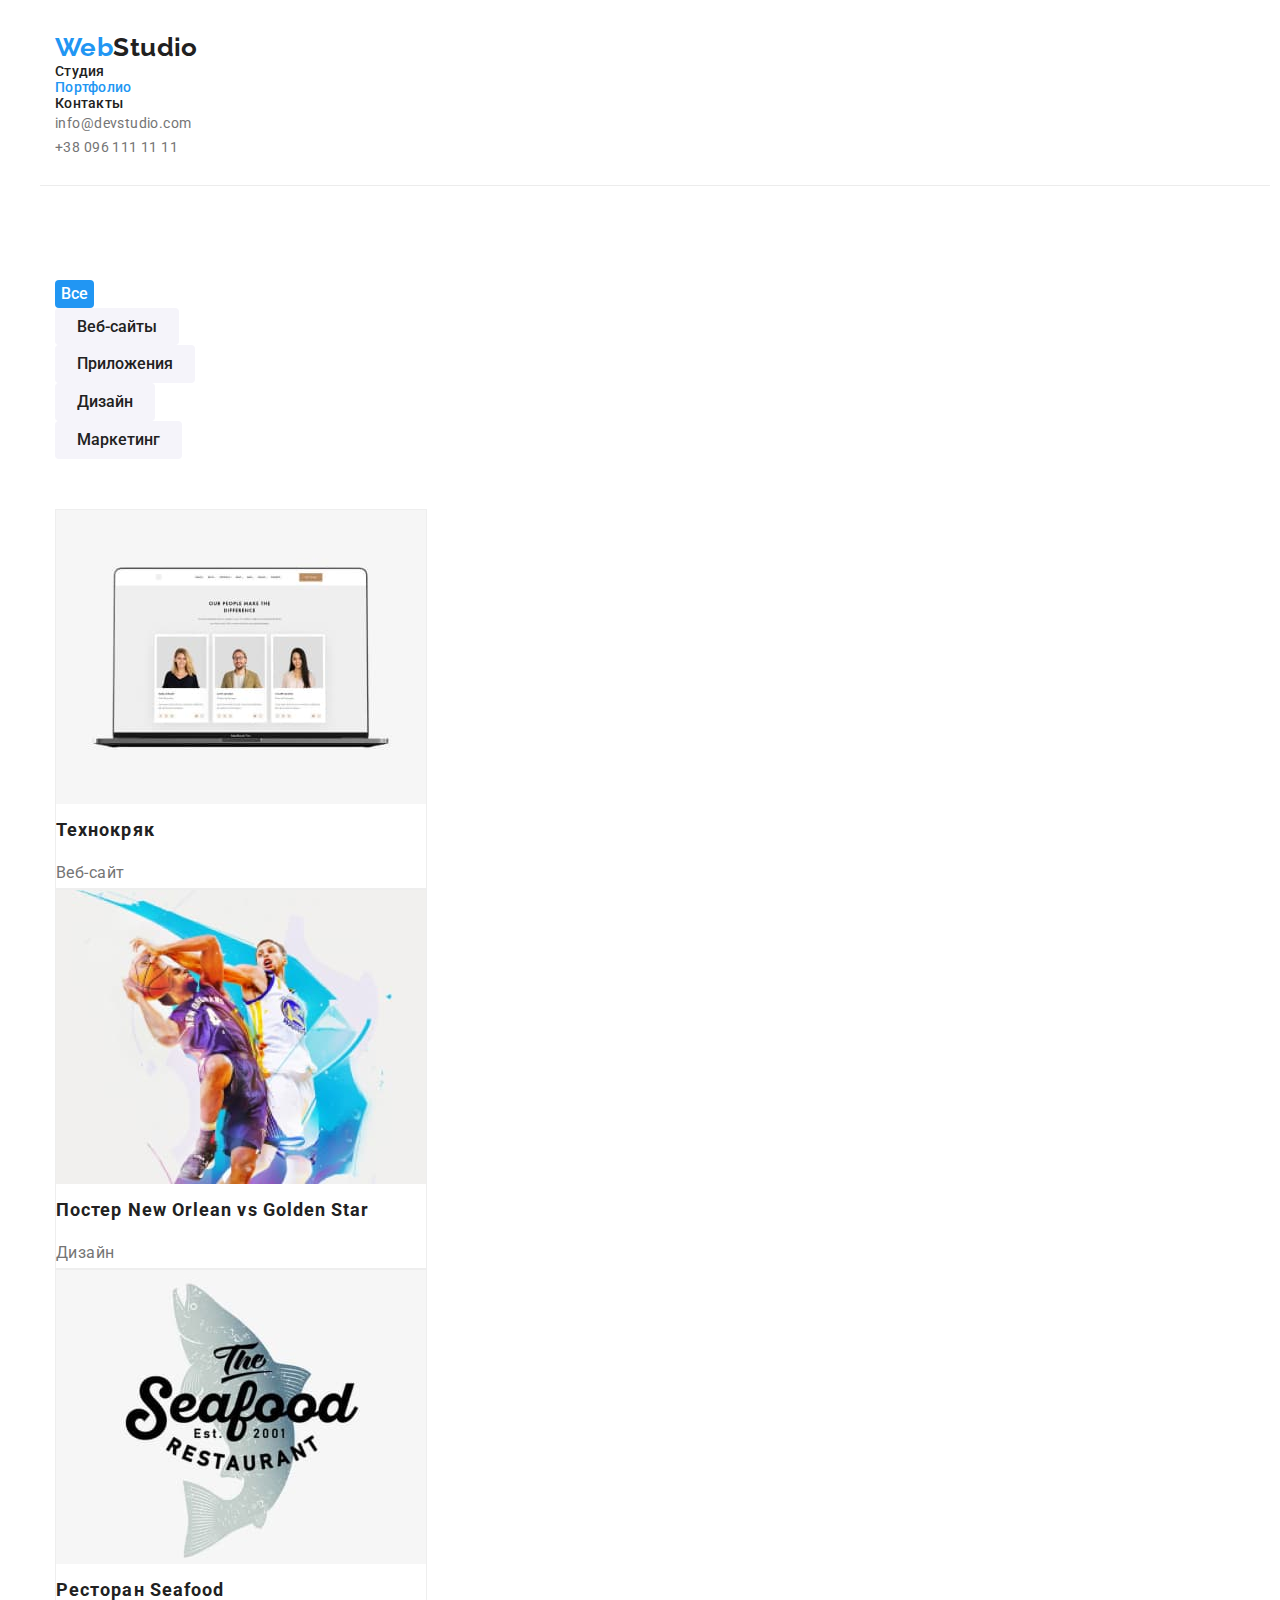
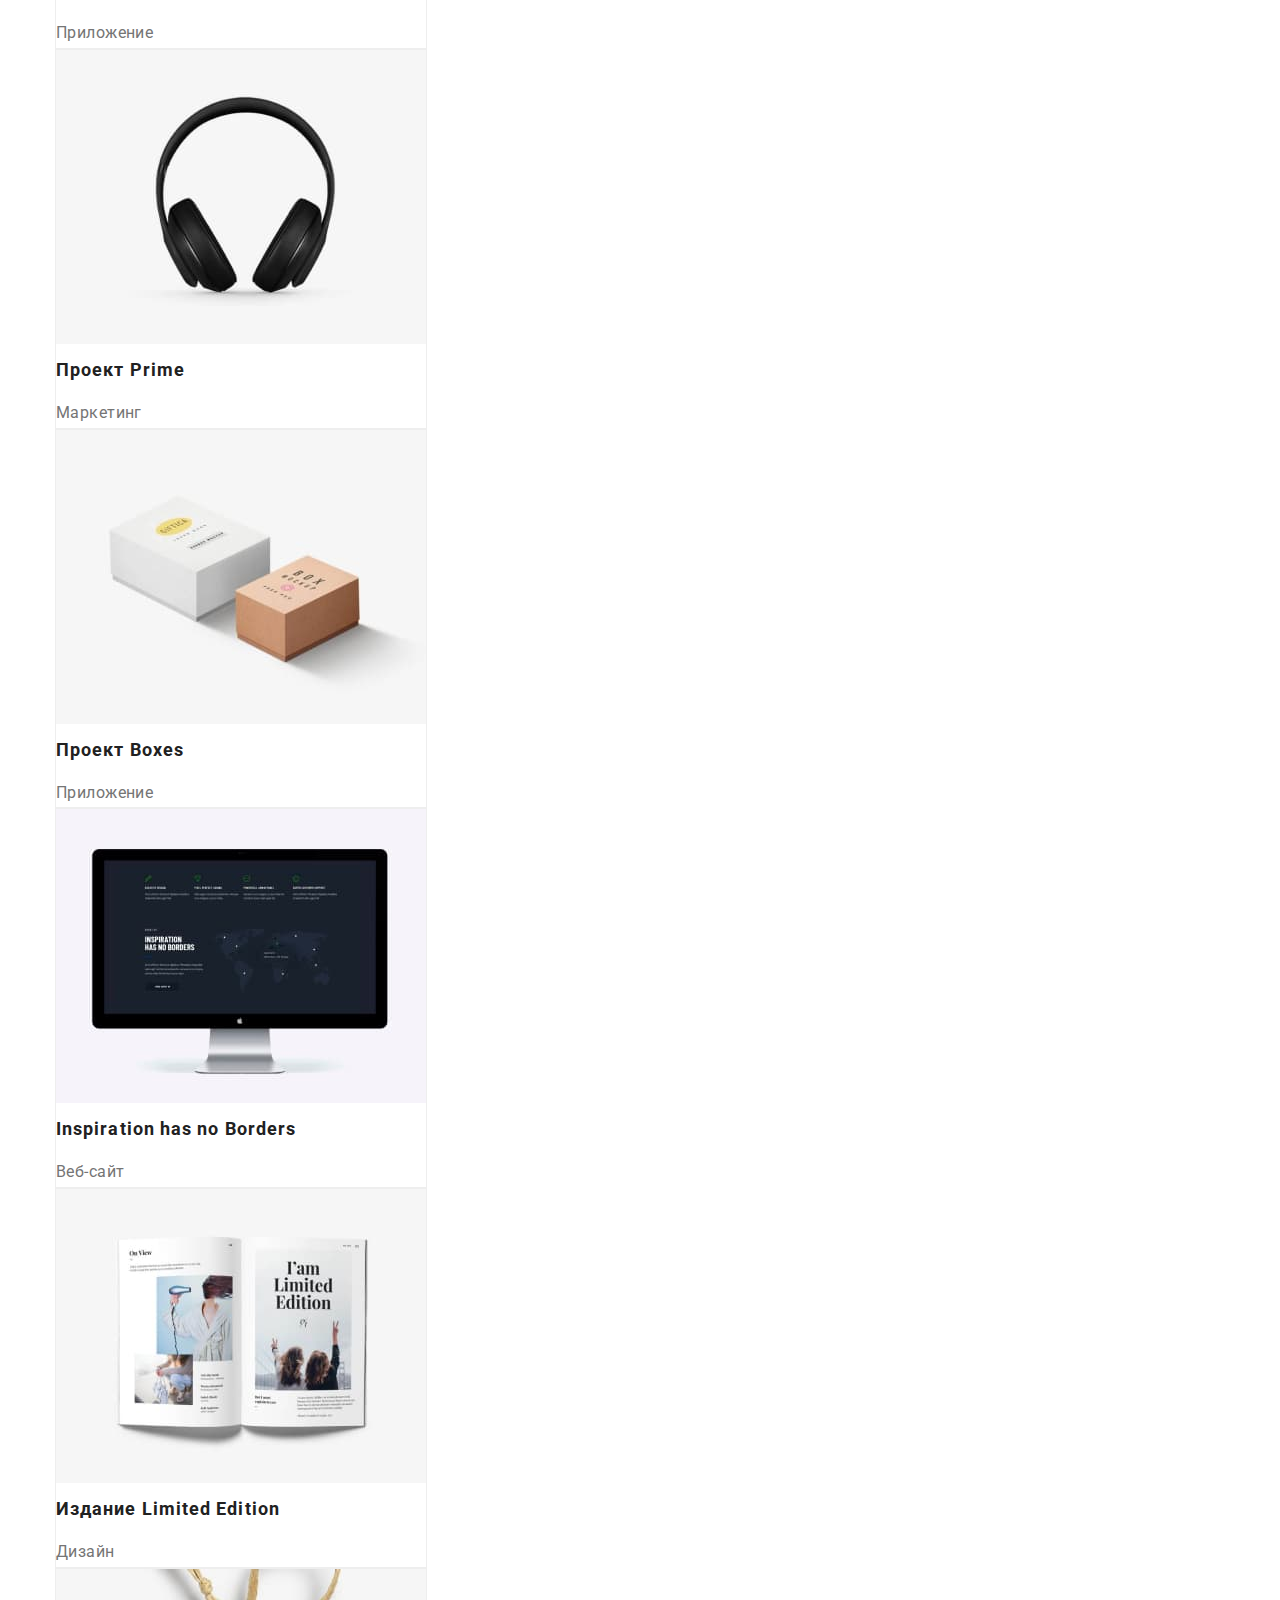
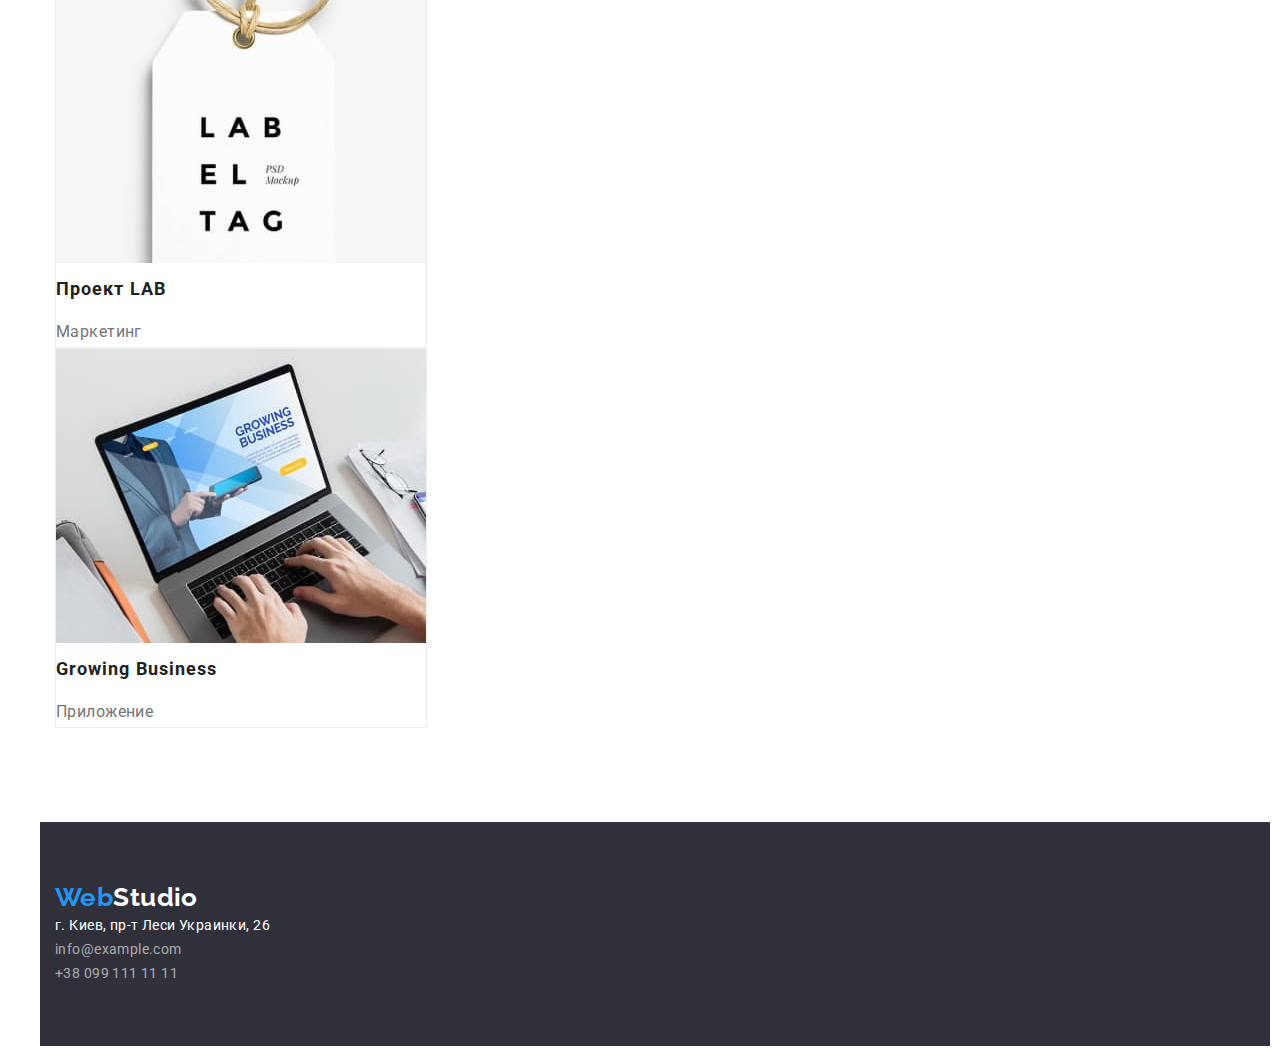
==== portfolio.html @ bf47c155 "добавляет основные файлы, делает отступы" ====
﻿<!DOCTYPE html>
<html lang="ru">
  <head>
    <meta charset="UTF-8" />
    <meta http-equiv="X-UA-Compatible" content="IE=edge" />
    <meta name="viewport" content="width=device-width, initial-scale=1.0" />
    <title>Portfolio</title>
    <link rel="preconnect" href="https://fonts.gstatic.com" />
    <link
      href="https://fonts.googleapis.com/css2?family=Raleway:wght@700&family=Roboto:wght@400;500;700;900&display=swap"
      rel="stylesheet"
    />
    <link
      rel="stylesheet"
      href="https://cdnjs.cloudflare.com/ajax/libs/modern-normalize/1.0.0/modern-normalize.min.css"
      integrity="sha512-ISS7cAi1PEhQ8jnbJpJZMd29NlhNj4AWYyLOSp2CE/CsHxTCu+r+t0D2yoJudVrd0/8fTVPUVDzY5Tvli75u/g=="
      crossorigin="anonymous"
      referrerpolicy="no-referrer"
    />
    <link rel="stylesheet" href="./css/styles.css" />
  </head>
  <body>
    <div class="container">
      <header>
        <div class="section header">
          <a href="/" lang="en" class="logo link"
            ><span class="active">Web</span>Studio</a
          >
          <div class="header-menu">
            <nav>
              <ul class="list nav-menu">
                <li><a href="./index.html" class="link">Студия</a></li>
                <li>
                  <a href="./portfolio.html" class="link active">Портфолио</a>
                </li>
                <li><a href="#" class="link">Контакты</a></li>
              </ul>
            </nav>
            <ul class="list contact">
              <li>
                <a href="mailto:info@devstudio.com" lang="en" class="link"
                  >info@devstudio.com</a
                >
              </li>
              <li>
                <a href="tel:+380961111111" class="link">+38 096 111 11 11</a>
              </li>
            </ul>
          </div>
        </div>
      </header>
      <main>
        <!--фильтр-->
        <section>
          <div class="section">
            <div class="filter">
              <ul class="list">
                <li>
                  <button type="button" class="button btn-active">Все</button>
                </li>
                <li>
                  <button type="button" class="button filter-btn">
                    Веб-сайты
                  </button>
                </li>
                <li>
                  <button type="button" class="button filter-btn">
                    Приложения
                  </button>
                </li>
                <li>
                  <button type="button" class="button filter-btn">
                    Дизайн
                  </button>
                </li>
                <li>
                  <button type="button" class="button filter-btn">
                    Маркетинг
                  </button>
                </li>
              </ul>
            </div>

            <!--портфолио-->
            <div class="portfolio-cards">
              <ul class="list">
                <li class="list-item portfolio-card">
                  <img
                    src="./images/tehnokriak.jpg"
                    alt="Ноутбук"
                    width="370"
                    height="294"
                  />
                  <h3 class="list-item-title">Технокряк</h3>
                  <p class="list-item-text">Веб-сайт</p>
                </li>
                <li class="list-item portfolio-card">
                  <img
                    src="./images/poster.jpg"
                    alt="Постер с баскетболистами"
                    width="370"
                    height="294"
                  />
                  <h3 class="list-item-title">
                    Постер New Orlean vs Golden Star
                  </h3>
                  <p class="list-item-text">Дизайн</p>
                </li>
                <li class="list-item portfolio-card">
                  <img
                    src="./images/restaurant.jpg"
                    alt="Логотип ресторана"
                    width="370"
                    height="294"
                  />
                  <h3 class="list-item-title">Ресторан Seafood</h3>
                  <p class="list-item-text">Приложение</p>
                </li>
                <li class="list-item portfolio-card">
                  <img
                    src="./images/pri.jpg"
                    alt="Наушники"
                    width="370"
                    height="294"
                  />
                  <h3 class="list-item-title">Проект Prime</h3>
                  <p class="list-item-text">Маркетинг</p>
                </li>
                <li class="list-item portfolio-card">
                  <img
                    src="./images/boxes.jpg"
                    alt="Коробки"
                    width="370"
                    height="294"
                  />
                  <h3 class="list-item-title">Проект Boxes</h3>
                  <p class="list-item-text">Приложение</p>
                </li>
                <li class="list-item portfolio-card">
                  <img
                    src="./images/inspiration.jpg"
                    alt="Монитор"
                    width="370"
                    height="294"
                  />
                  <h3 class="list-item-title">Inspiration has no Borders</h3>
                  <p class="list-item-text">Веб-сайт</p>
                </li>
                <li class="list-item portfolio-card">
                  <img
                    src="./images/limiteded.jpg"
                    alt="Журнал"
                    width="370"
                    height="294"
                  />
                  <h3 class="list-item-title">Издание Limited Edition</h3>
                  <p class="list-item-text">Дизайн</p>
                </li>
                <li class="list-item portfolio-card">
                  <img
                    src="./images/lab.jpg"
                    alt="лейба"
                    width="370"
                    height="294"
                  />
                  <h3 class="list-item-title">Проект LAB</h3>
                  <p class="list-item-text">Маркетинг</p>
                </li>
                <li class="list-item portfolio-card">
                  <img
                    src="./images/growing.jpg"
                    alt="Ноутбук"
                    width="370"
                    height="294"
                  />
                  <h3 class="list-item-title">Growing Business</h3>
                  <p class="list-item-text">Приложение</p>
                </li>
              </ul>
            </div>
          </div>
        </section>
      </main>
      <footer>
        <div class="section footer">
          <a href="/" lang="en" class="logo link"
            ><span class="active">Web</span>Studio</a
          >
          <address class="footer-address">
            <ul class="list">
              <li class="list-item">
                <a href="#" class="link">г. Киев, пр-т Леси Украинки, 26</a>
              </li>

              <li class="list-item footer-contact">
                <a href="mailto:info@example.com" lang="en" class="link"
                  >info@example.com</a
                >
              </li>
              <li class="list-item footer-contact">
                <a href="tel:+380991111111" class="link">+38 099 111 11 11</a>
              </li>
            </ul>
          </address>
        </div>
      </footer>
    </div>
  </body>
</html>
---- css/styles.css ----
﻿
:root {
  --basis-text-color: #212121;
  --secondary-text-color: #757575;
  --background-color: #E5E5E5;
  --white-color: #FFFFFF;
  --active-color: #2196F3;
  --background-btn-color: #F5F4FA;
  --borders-color: #EEEEEE;
  --border-line-color: #ECECEC;
  --dark-background: #2F303A;
  --footer-contact-color: rgba(255, 255, 255, 0.6);
}

body {
  color: var(--secondary-text-color);
  font-family: Roboto, sans-serif;
  font-weight: 400;
  font-style: normal;
  font-size: 14px;
  line-height: 1.71;
  letter-spacing: 0.03em;
}


.link {
  text-decoration: none;
  color: inherit;
  font-style: inherit;
  
}

.active,
.link:hover,
.link:focus {
  color: var(--active-color);
}

.button {
  font-family: inherit;
  background-color: var(--background-btn-color);
  border: none;
  cursor: pointer;
  text-align: center;
  border-radius: 4px;
}
.container {
  width: 1200px;
  margin: 0 auto;
}
.section {
  width: 100%;
  padding: 94px 15px;  
}

/*HEADER*/
.header {
  padding-top: 24px;
  padding-bottom: 25px;
  border-bottom: 1px solid var(--border-line-color);
}
.logo {
  font-family: Raleway, sans-serif;
  font-weight: 700;
  font-size: 26px;
  line-height: 1.19;
  color: var(--basis-text-color);
  
}
.nav-menu {
  color: var(--basis-text-color);
  font-weight: 500;
  line-height: 1.14;
  letter-spacing: 0.02em;
}

.header-contact {
  color: var(--secondary-text-color);
}

/*HERO*/
.hero {
  background-color: var(--dark-background);
  width: 100%;
  text-align: center;
  letter-spacing: 0.06em;
  padding-top: 200px;
  padding-bottom: 200px;
  
 
}
.hero-title {
  text-transform: uppercase;
  color: var(--white-color);
  font-weight: 900;
  font-size: 44px;
  line-height: 1.36;
  margin-top: 0;
  margin-bottom: 30px;
}
 
.hero-btn {
  width: 200px;
  height: 50px;
  background: #2196F3;
  color: var(--white-color);
  box-shadow: 0px 4px 4px rgba(0, 0, 0, 0.15);
  font-weight: 700;
  font-size: 16px;
  line-height: 1.9;
  padding: 0;
}
/*LIST*/
.list {
  list-style: none;
  margin: 0;
  padding: 0;

  
}


.advantages .list-item-title {
  text-transform: uppercase;
}

.list-item-title {
  
  color: var(--basis-text-color);
  font-weight: 700;
  line-height: 1.14;
  margin-top: 0;
  margin-bottom: 10px;
  
}
.list-item-text {
  
  margin: 0;
}

.title {
  color: var(--basis-text-color);
  font-size: 36px;
  line-height: 1.16;
  text-align: center;
  margin-top: 0;
  margin-bottom: 50px;
}
/*team*/
.team {
  background-color: var(--background-btn-color);
}
.team-card {
  width: 270px;
  background-color: var(--white-color);
  box-shadow: 0px 1px 3px rgba(0, 0, 0, 0.12), 0px 1px 1px rgba(0, 0, 0, 0.14), 0px 2px 1px rgba(0, 0, 0, 0.2);
  border-radius: 0px 0px 4px 4px;
  border-bottom: 1px solid var(--borders-color);
  text-align: center;
}
.team-card .list-item-title {
  font-weight: 500;
  font-size: 16px;
  line-height: 1.19;
}

.photo-team {
  margin-top: 0;
  margin-bottom: 30px;
}

.team-card > .list-item-text {
  padding-bottom: 30px;
}


/*footer*/
.footer {
  background-color: var(--dark-background);
  padding-top: 60px;
  padding-bottom: 60px;
}

.footer-address {
  font-style: inherit;
}
.footer .link {
  color: var(--white-color);
}
.footer-contact .link {
  color: var(--footer-contact-color);
} 
/*PORTFOLIO PAGE*/
.filter-btn {
  box-sizing: content-box;
  color: var(--basis-text-color);
  font-size: 16px;
  line-height: 1.62;
  font-weight: 500;
  padding: 6px 22px;
  
}
.filter{
  margin-bottom: 50px;
}
.btn-active {
  background-color: var(--active-color);
  color: var(--white-color);
  font-weight: 500;
  font-size: 16px;
  line-height: 1.62;
}
.portfolio-card {
  width: 370px;
  background-color: var(--white-color);
  border: 1px solid var(--borders-color);
  box-sizing: content-box;

  
}
.portfolio-card .list-item-title {
  font-size: 18px;
  line-height: 2;
  letter-spacing: 0.06em;
}
.portfolio-card .list-item-text {
  font-size: 16px;
  line-height: 1.87;
}
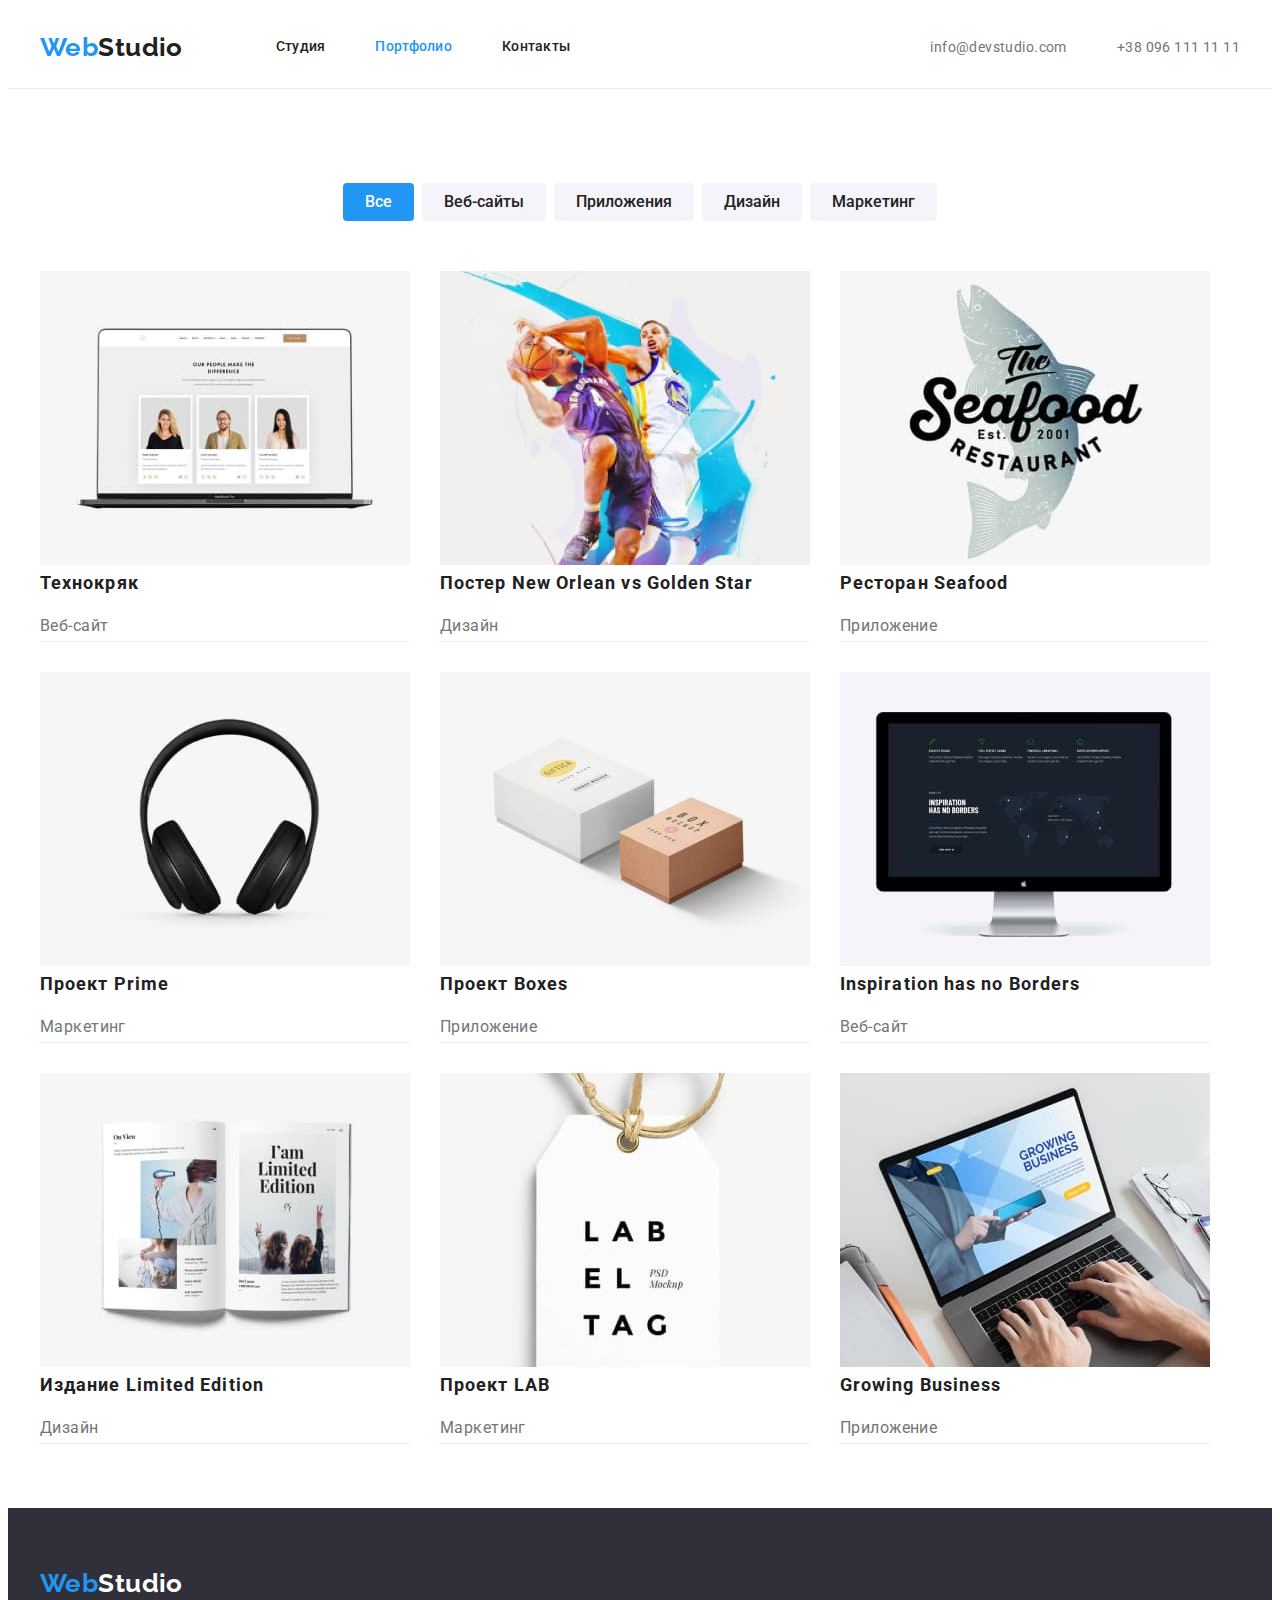
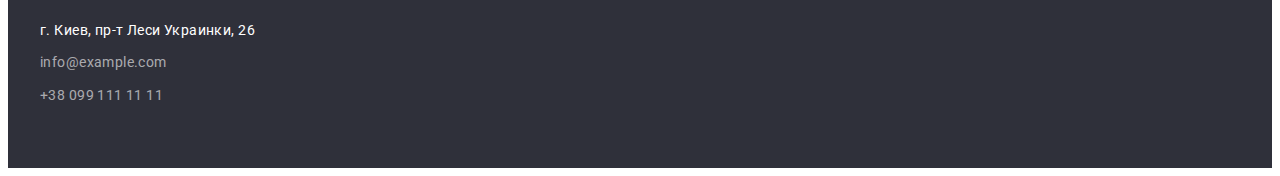
==== commit 1df4cb19: "Добавляет флекс контейнеры" ====
--- a/portfolio.html
+++ b/portfolio.html
@@ -20,190 +20,180 @@
     <link rel="stylesheet" href="./css/styles.css" />
   </head>
   <body>
-    <div class="container">
-      <header>
-        <div class="section header">
+    <header class="page-header">
+      <div class="section container">
+        <div class="header-menu">
           <a href="/" lang="en" class="logo link"
             ><span class="active">Web</span>Studio</a
           >
-          <div class="header-menu">
-            <nav>
-              <ul class="list nav-menu">
-                <li><a href="./index.html" class="link">Студия</a></li>
-                <li>
-                  <a href="./portfolio.html" class="link active">Портфолио</a>
-                </li>
-                <li><a href="#" class="link">Контакты</a></li>
-              </ul>
-            </nav>
-            <ul class="list contact">
+
+          <nav>
+            <ul class="list nav-menu">
+              <li><a href="./index.html" class="link">Студия</a></li>
               <li>
-                <a href="mailto:info@devstudio.com" lang="en" class="link"
-                  >info@devstudio.com</a
-                >
+                <a href="./portfolio.html" class="link active">Портфолио</a>
               </li>
-              <li>
-                <a href="tel:+380961111111" class="link">+38 096 111 11 11</a>
+              <li><a href="#" class="link">Контакты</a></li>
+            </ul>
+          </nav>
+        </div>
+        <ul class="list header-contact">
+          <li>
+            <a href="mailto:info@devstudio.com" lang="en" class="link"
+              >info@devstudio.com</a
+            >
+          </li>
+          <li>
+            <a href="tel:+380961111111" class="link">+38 096 111 11 11</a>
+          </li>
+        </ul>
+      </div>
+    </header>
+    <main>
+      <!--фильтр-->
+      <section class="portfolio-page">
+        <div class="section container">
+          <div class="filter">
+            <ul class="list">
+              <li class="list-item">
+                <button type="button" class="btn btn-active">Все</button>
+              </li>
+              <li class="list-item">
+                <button type="button" class="btn filter-btn">Веб-сайты</button>
+              </li>
+              <li class="list-item">
+                <button type="button" class="btn filter-btn">Приложения</button>
+              </li>
+              <li class="list-item">
+                <button type="button" class="btn filter-btn">Дизайн</button>
+              </li>
+              <li class="list-item">
+                <button type="button" class="btn filter-btn">Маркетинг</button>
+              </li>
+            </ul>
+          </div>
+          <!--портфолио-->
+          <div class="portfolio-cards">
+            <ul class="list">
+              <li class="list-item portfolio-card">
+                <img
+                  src="./images/tehnokriak.jpg"
+                  alt="Ноутбук"
+                  width="370"
+                  height="294"
+                />
+                <h3 class="list-item-title">Технокряк</h3>
+                <p class="list-item-text">Веб-сайт</p>
+              </li>
+              <li class="list-item portfolio-card">
+                <img
+                  src="./images/poster.jpg"
+                  alt="Постер с баскетболистами"
+                  width="370"
+                  height="294"
+                />
+                <h3 class="list-item-title">
+                  Постер New Orlean vs Golden Star
+                </h3>
+                <p class="list-item-text">Дизайн</p>
+              </li>
+              <li class="list-item portfolio-card">
+                <img
+                  src="./images/restaurant.jpg"
+                  alt="Логотип ресторана"
+                  width="370"
+                  height="294"
+                />
+                <h3 class="list-item-title">Ресторан Seafood</h3>
+                <p class="list-item-text">Приложение</p>
+              </li>
+              <li class="list-item portfolio-card">
+                <img
+                  src="./images/pri.jpg"
+                  alt="Наушники"
+                  width="370"
+                  height="294"
+                />
+                <h3 class="list-item-title">Проект Prime</h3>
+                <p class="list-item-text">Маркетинг</p>
+              </li>
+              <li class="list-item portfolio-card">
+                <img
+                  src="./images/boxes.jpg"
+                  alt="Коробки"
+                  width="370"
+                  height="294"
+                />
+                <h3 class="list-item-title">Проект Boxes</h3>
+                <p class="list-item-text">Приложение</p>
+              </li>
+              <li class="list-item portfolio-card">
+                <img
+                  src="./images/inspiration.jpg"
+                  alt="Монитор"
+                  width="370"
+                  height="294"
+                />
+                <h3 class="list-item-title">Inspiration has no Borders</h3>
+                <p class="list-item-text">Веб-сайт</p>
+              </li>
+              <li class="list-item portfolio-card">
+                <img
+                  src="./images/limiteded.jpg"
+                  alt="Журнал"
+                  width="370"
+                  height="294"
+                />
+                <h3 class="list-item-title">Издание Limited Edition</h3>
+                <p class="list-item-text">Дизайн</p>
+              </li>
+              <li class="list-item portfolio-card">
+                <img
+                  src="./images/lab.jpg"
+                  alt="лейба"
+                  width="370"
+                  height="294"
+                />
+                <h3 class="list-item-title">Проект LAB</h3>
+                <p class="list-item-text">Маркетинг</p>
+              </li>
+              <li class="list-item portfolio-card">
+                <img
+                  src="./images/growing.jpg"
+                  alt="Ноутбук"
+                  width="370"
+                  height="294"
+                />
+                <h3 class="list-item-title">Growing Business</h3>
+                <p class="list-item-text">Приложение</p>
               </li>
             </ul>
           </div>
         </div>
-      </header>
-      <main>
-        <!--фильтр-->
-        <section>
-          <div class="section">
-            <div class="filter">
-              <ul class="list">
-                <li>
-                  <button type="button" class="button btn-active">Все</button>
-                </li>
-                <li>
-                  <button type="button" class="button filter-btn">
-                    Веб-сайты
-                  </button>
-                </li>
-                <li>
-                  <button type="button" class="button filter-btn">
-                    Приложения
-                  </button>
-                </li>
-                <li>
-                  <button type="button" class="button filter-btn">
-                    Дизайн
-                  </button>
-                </li>
-                <li>
-                  <button type="button" class="button filter-btn">
-                    Маркетинг
-                  </button>
-                </li>
-              </ul>
-            </div>
+      </section>
+    </main>
+    <footer class="footer-page">
+      <div class="section container">
+        <a href="/" lang="en" class="logo link"
+          ><span class="active">Web</span>Studio</a
+        >
+        <address class="footer-address">
+          <ul class="list">
+            <li class="list-item">
+              <a href="#" class="link">г. Киев, пр-т Леси Украинки, 26</a>
+            </li>
 
-            <!--портфолио-->
-            <div class="portfolio-cards">
-              <ul class="list">
-                <li class="list-item portfolio-card">
-                  <img
-                    src="./images/tehnokriak.jpg"
-                    alt="Ноутбук"
-                    width="370"
-                    height="294"
-                  />
-                  <h3 class="list-item-title">Технокряк</h3>
-                  <p class="list-item-text">Веб-сайт</p>
-                </li>
-                <li class="list-item portfolio-card">
-                  <img
-                    src="./images/poster.jpg"
-                    alt="Постер с баскетболистами"
-                    width="370"
-                    height="294"
-                  />
-                  <h3 class="list-item-title">
-                    Постер New Orlean vs Golden Star
-                  </h3>
-                  <p class="list-item-text">Дизайн</p>
-                </li>
-                <li class="list-item portfolio-card">
-                  <img
-                    src="./images/restaurant.jpg"
-                    alt="Логотип ресторана"
-                    width="370"
-                    height="294"
-                  />
-                  <h3 class="list-item-title">Ресторан Seafood</h3>
-                  <p class="list-item-text">Приложение</p>
-                </li>
-                <li class="list-item portfolio-card">
-                  <img
-                    src="./images/pri.jpg"
-                    alt="Наушники"
-                    width="370"
-                    height="294"
-                  />
-                  <h3 class="list-item-title">Проект Prime</h3>
-                  <p class="list-item-text">Маркетинг</p>
-                </li>
-                <li class="list-item portfolio-card">
-                  <img
-                    src="./images/boxes.jpg"
-                    alt="Коробки"
-                    width="370"
-                    height="294"
-                  />
-                  <h3 class="list-item-title">Проект Boxes</h3>
-                  <p class="list-item-text">Приложение</p>
-                </li>
-                <li class="list-item portfolio-card">
-                  <img
-                    src="./images/inspiration.jpg"
-                    alt="Монитор"
-                    width="370"
-                    height="294"
-                  />
-                  <h3 class="list-item-title">Inspiration has no Borders</h3>
-                  <p class="list-item-text">Веб-сайт</p>
-                </li>
-                <li class="list-item portfolio-card">
-                  <img
-                    src="./images/limiteded.jpg"
-                    alt="Журнал"
-                    width="370"
-                    height="294"
-                  />
-                  <h3 class="list-item-title">Издание Limited Edition</h3>
-                  <p class="list-item-text">Дизайн</p>
-                </li>
-                <li class="list-item portfolio-card">
-                  <img
-                    src="./images/lab.jpg"
-                    alt="лейба"
-                    width="370"
-                    height="294"
-                  />
-                  <h3 class="list-item-title">Проект LAB</h3>
-                  <p class="list-item-text">Маркетинг</p>
-                </li>
-                <li class="list-item portfolio-card">
-                  <img
-                    src="./images/growing.jpg"
-                    alt="Ноутбук"
-                    width="370"
-                    height="294"
-                  />
-                  <h3 class="list-item-title">Growing Business</h3>
-                  <p class="list-item-text">Приложение</p>
-                </li>
-              </ul>
-            </div>
-          </div>
-        </section>
-      </main>
-      <footer>
-        <div class="section footer">
-          <a href="/" lang="en" class="logo link"
-            ><span class="active">Web</span>Studio</a
-          >
-          <address class="footer-address">
-            <ul class="list">
-              <li class="list-item">
-                <a href="#" class="link">г. Киев, пр-т Леси Украинки, 26</a>
-              </li>
-
-              <li class="list-item footer-contact">
-                <a href="mailto:info@example.com" lang="en" class="link"
-                  >info@example.com</a
-                >
-              </li>
-              <li class="list-item footer-contact">
-                <a href="tel:+380991111111" class="link">+38 099 111 11 11</a>
-              </li>
-            </ul>
-          </address>
-        </div>
-      </footer>
-    </div>
+            <li class="list-item footer-contact">
+              <a href="mailto:info@example.com" lang="en" class="link"
+                >info@example.com</a
+              >
+            </li>
+            <li class="list-item footer-contact">
+              <a href="tel:+380991111111" class="link">+38 099 111 11 11</a>
+            </li>
+          </ul>
+        </address>
+      </div>
+    </footer>
   </body>
 </html>
--- a/css/styles.css
+++ b/css/styles.css
@@ -24,10 +24,17 @@
 
 
 .link {
+  display: block;
   text-decoration: none;
   color: inherit;
   font-style: inherit;
   
+}
+
+.list {
+  list-style: none;
+  margin: 0;
+  padding: 0;
 }
 
 .active,
@@ -36,7 +43,7 @@
   color: var(--active-color);
 }
 
-.button {
+.btn {
   font-family: inherit;
   background-color: var(--background-btn-color);
   border: none;
@@ -49,15 +56,13 @@
   margin: 0 auto;
 }
 .section {
-  width: 100%;
   padding: 94px 15px;  
 }
 
 /*HEADER*/
-.header {
-  padding-top: 24px;
-  padding-bottom: 25px;
+.page-header {
   border-bottom: 1px solid var(--border-line-color);
+  
 }
 .logo {
   font-family: Raleway, sans-serif;
@@ -65,18 +70,42 @@
   font-size: 26px;
   line-height: 1.19;
   color: var(--basis-text-color);
-  
-}
+  margin-right: 93px;
+}
+
 .nav-menu {
+  display: flex;
   color: var(--basis-text-color);
   font-weight: 500;
   line-height: 1.14;
   letter-spacing: 0.02em;
+  
+}
+
+.nav-menu li:not(:last-child),
+.header-contact li:not(:last-child) {
+  margin-right: 50px;
 }
 
 .header-contact {
+  display: flex;
+  margin-left: auto;  
   color: var(--secondary-text-color);
-}
+  align-items: center;
+}
+
+
+.page-header .container {
+  display: flex;
+  padding-top: 24px;
+  padding-bottom: 25px;
+}
+
+.header-menu {
+  display: flex;  
+  align-items: center;
+}
+
 
 /*HERO*/
 .hero {
@@ -84,11 +113,12 @@
   width: 100%;
   text-align: center;
   letter-spacing: 0.06em;
+}
+.hero .section {
   padding-top: 200px;
   padding-bottom: 200px;
-  
- 
-}
+}
+
 .hero-title {
   text-transform: uppercase;
   color: var(--white-color);
@@ -110,18 +140,21 @@
   line-height: 1.9;
   padding: 0;
 }
-/*LIST*/
-.list {
-  list-style: none;
-  margin: 0;
-  padding: 0;
-
-  
-}
+
 
 
 .advantages .list-item-title {
   text-transform: uppercase;
+}
+.advantages .list-item:not(:last-child) {
+  margin-right: 30px;
+}
+
+.advantages .list {
+  display: flex;
+}
+.advantages .list-item {
+  width: calc((100% - 90px) / 4);
 }
 
 .list-item-title {
@@ -146,18 +179,41 @@
   margin-top: 0;
   margin-bottom: 50px;
 }
+
+
+/*work*/
+.work .section {
+  padding-top: 0;
+}
+.work .list {
+  display: flex;
+}
+.work .list-item:not(:last-child) {
+  margin-right: 30px;
+}
+
+.work .list-item {
+  width: 370px;
+   /* calc((100% - )); */
+}
 /*team*/
 .team {
   background-color: var(--background-btn-color);
 }
+.team .list {
+  display: flex;
+}
 .team-card {
-  width: 270px;
+  width: calc((100%-90px) / 4);
   background-color: var(--white-color);
   box-shadow: 0px 1px 3px rgba(0, 0, 0, 0.12), 0px 1px 1px rgba(0, 0, 0, 0.14), 0px 2px 1px rgba(0, 0, 0, 0.2);
   border-radius: 0px 0px 4px 4px;
   border-bottom: 1px solid var(--borders-color);
   text-align: center;
 }
+.team-card:not(:last-child) {
+  margin-right: 30px;
+}
 .team-card .list-item-title {
   font-weight: 500;
   font-size: 16px;
@@ -175,22 +231,40 @@
 
 
 /*footer*/
-.footer {
+.footer-page {
   background-color: var(--dark-background);
+  
+}
+.footer-page .section {
   padding-top: 60px;
   padding-bottom: 60px;
 }
-
 .footer-address {
   font-style: inherit;
 }
-.footer .link {
+.footer-address .list-item:not(:last-child) {
+  margin-bottom: 9px;
+}
+.footer-page .link {
   color: var(--white-color);
 }
 .footer-contact .link {
   color: var(--footer-contact-color);
 } 
+.footer-page .logo {
+  margin-bottom: 20px;
+}
 /*PORTFOLIO PAGE*/
+.btn-active {
+  box-sizing: content-box;
+  background-color: var(--active-color);
+  color: var(--white-color);
+  font-weight: 500;
+  font-size: 16px;
+  line-height: 1.62;
+  padding: 6px 22px;
+}
+
 .filter-btn {
   box-sizing: content-box;
   color: var(--basis-text-color);
@@ -198,26 +272,41 @@
   line-height: 1.62;
   font-weight: 500;
   padding: 6px 22px;
-  
-}
+}
+
+.filter .list-item:not(:last-child) {
+  margin-right: 8px;
+}
+
 .filter{
   margin-bottom: 50px;
 }
-.btn-active {
-  background-color: var(--active-color);
-  color: var(--white-color);
-  font-weight: 500;
-  font-size: 16px;
-  line-height: 1.62;
+.filter .list {
+  display: flex;
+  justify-content: center;
+  
+}
+.portfolio-cards .list {
+  display: flex;
+  flex-wrap: wrap;
+  margin-bottom: -30px;
+  margin-right: -30px;
+
+}
+.list-item img {
+  display: block;
 }
 .portfolio-card {
   width: 370px;
   background-color: var(--white-color);
-  border: 1px solid var(--borders-color);
+  border-bottom: 1px solid var(--borders-color);
   box-sizing: content-box;
-
-  
-}
+  margin-bottom: 30px;
+  margin-right: 30px;
+}
+
+
+
 .portfolio-card .list-item-title {
   font-size: 18px;
   line-height: 2;
@@ -227,3 +316,9 @@
   font-size: 16px;
   line-height: 1.87;
 }
+.portfolio-card:nth-child(3n) {
+  margin-right: 0;
+}
+.portfolio-card:nth-last-child(-n + 3) {
+  margin-bottom: 0;
+}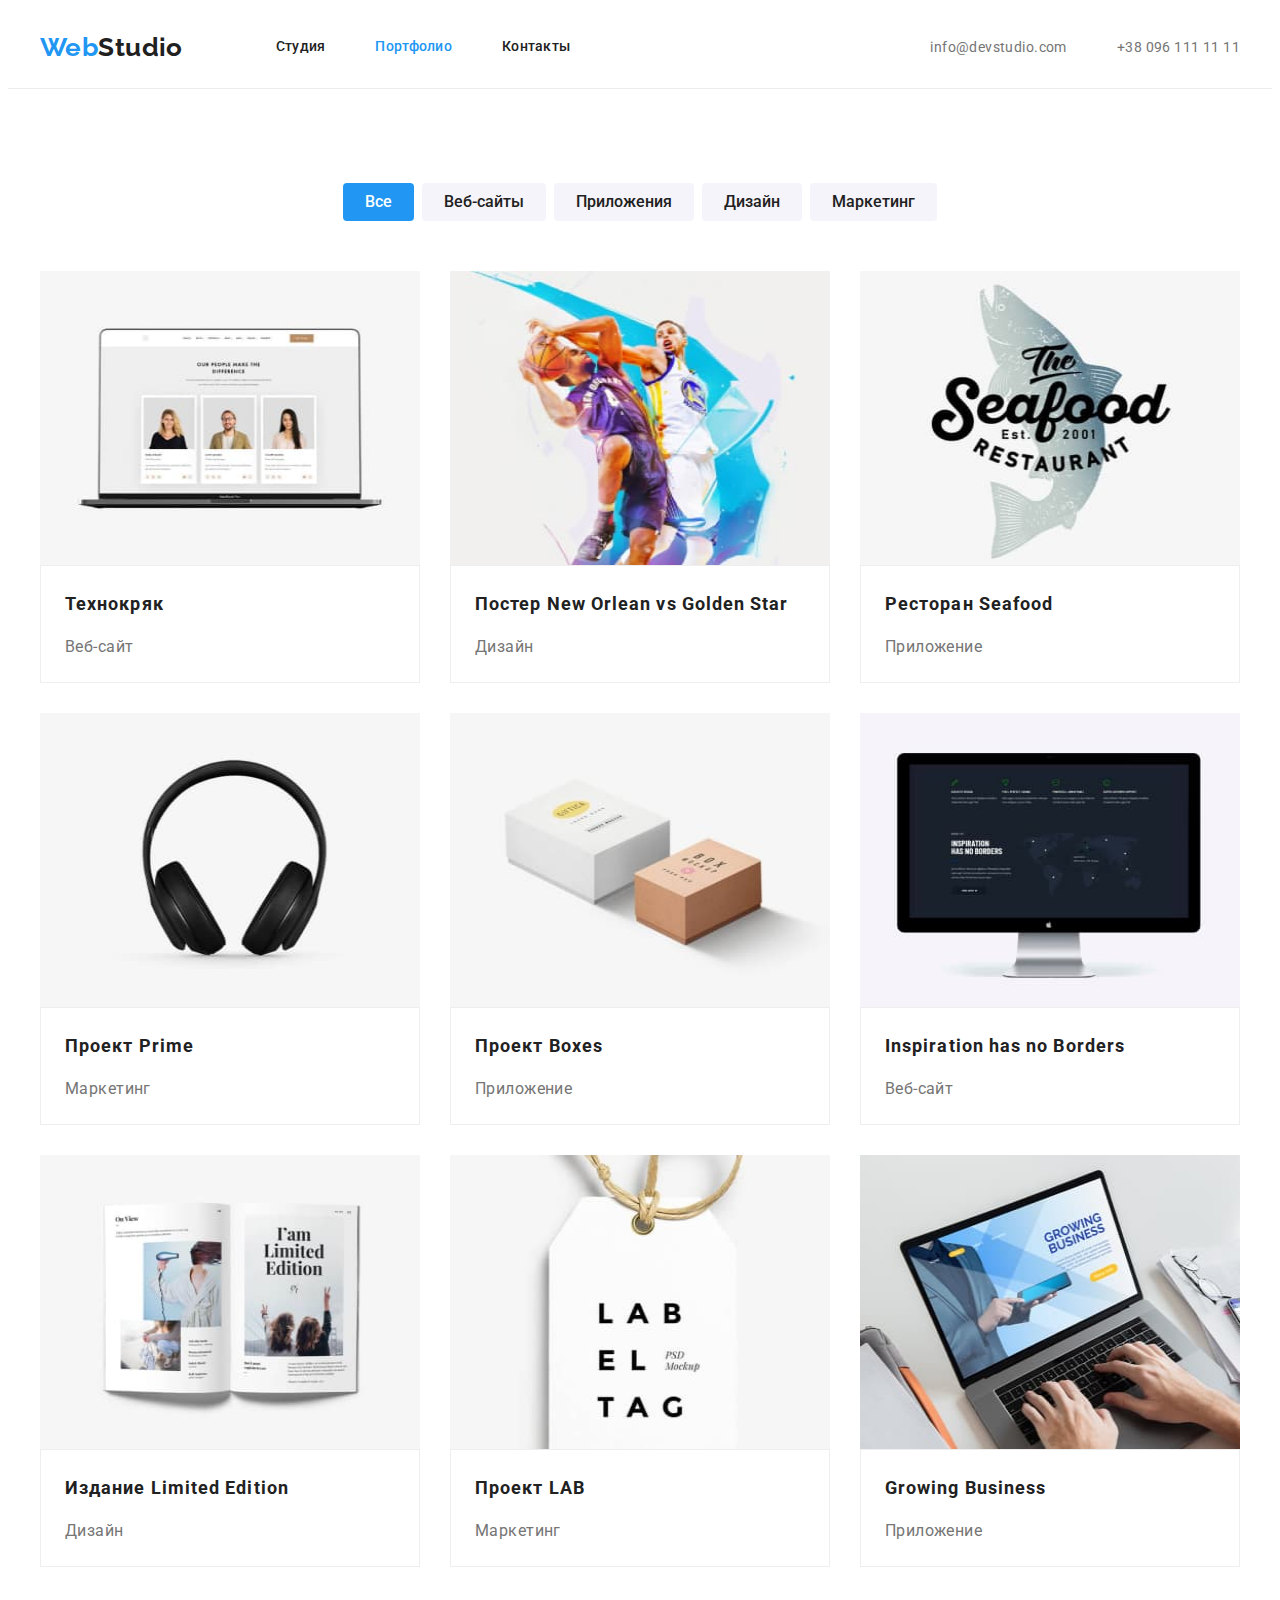
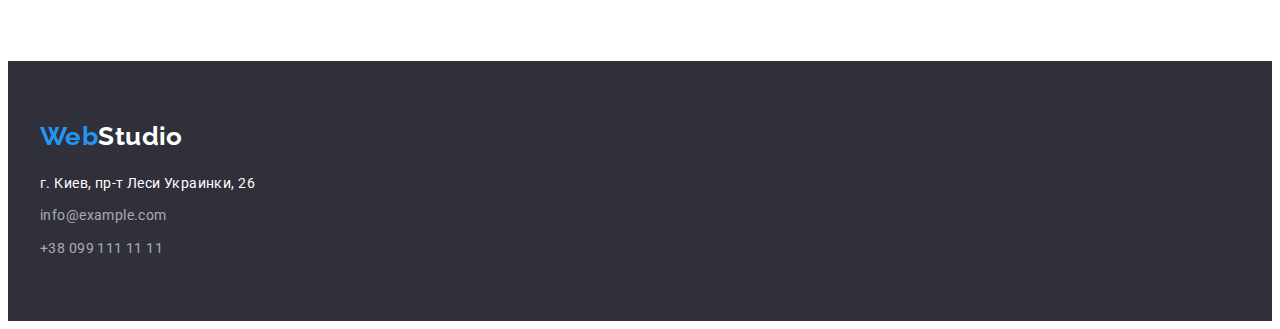
==== commit cba37e13: "Исправляет ошибки в сетке Портфолио, делает hover  и active кнопкам, делает рамку в нижней части кар" ====
--- a/portfolio.html
+++ b/portfolio.html
@@ -56,7 +56,9 @@
           <div class="filter">
             <ul class="list">
               <li class="list-item">
-                <button type="button" class="btn btn-active">Все</button>
+                <button type="button" class="btn filter-btn btn-active">
+                  Все
+                </button>
               </li>
               <li class="list-item">
                 <button type="button" class="btn filter-btn">Веб-сайты</button>
@@ -82,8 +84,10 @@
                   width="370"
                   height="294"
                 />
-                <h3 class="list-item-title">Технокряк</h3>
-                <p class="list-item-text">Веб-сайт</p>
+                <div class="portfolio-info">
+                  <h3 class="list-item-title">Технокряк</h3>
+                  <p class="list-item-text">Веб-сайт</p>
+                </div>
               </li>
               <li class="list-item portfolio-card">
                 <img
@@ -92,10 +96,12 @@
                   width="370"
                   height="294"
                 />
-                <h3 class="list-item-title">
-                  Постер New Orlean vs Golden Star
-                </h3>
-                <p class="list-item-text">Дизайн</p>
+                <div class="portfolio-info">
+                  <h3 class="list-item-title">
+                    Постер New Orlean vs Golden Star
+                  </h3>
+                  <p class="list-item-text">Дизайн</p>
+                </div>
               </li>
               <li class="list-item portfolio-card">
                 <img
@@ -104,8 +110,10 @@
                   width="370"
                   height="294"
                 />
-                <h3 class="list-item-title">Ресторан Seafood</h3>
-                <p class="list-item-text">Приложение</p>
+                <div class="portfolio-info">
+                  <h3 class="list-item-title">Ресторан Seafood</h3>
+                  <p class="list-item-text">Приложение</p>
+                </div>
               </li>
               <li class="list-item portfolio-card">
                 <img
@@ -114,8 +122,10 @@
                   width="370"
                   height="294"
                 />
-                <h3 class="list-item-title">Проект Prime</h3>
-                <p class="list-item-text">Маркетинг</p>
+                <div class="portfolio-info">
+                  <h3 class="list-item-title">Проект Prime</h3>
+                  <p class="list-item-text">Маркетинг</p>
+                </div>
               </li>
               <li class="list-item portfolio-card">
                 <img
@@ -124,8 +134,10 @@
                   width="370"
                   height="294"
                 />
-                <h3 class="list-item-title">Проект Boxes</h3>
-                <p class="list-item-text">Приложение</p>
+                <div class="portfolio-info">
+                  <h3 class="list-item-title">Проект Boxes</h3>
+                  <p class="list-item-text">Приложение</p>
+                </div>
               </li>
               <li class="list-item portfolio-card">
                 <img
@@ -134,8 +146,10 @@
                   width="370"
                   height="294"
                 />
-                <h3 class="list-item-title">Inspiration has no Borders</h3>
-                <p class="list-item-text">Веб-сайт</p>
+                <div class="portfolio-info">
+                  <h3 class="list-item-title">Inspiration has no Borders</h3>
+                  <p class="list-item-text">Веб-сайт</p>
+                </div>
               </li>
               <li class="list-item portfolio-card">
                 <img
@@ -144,8 +158,10 @@
                   width="370"
                   height="294"
                 />
-                <h3 class="list-item-title">Издание Limited Edition</h3>
-                <p class="list-item-text">Дизайн</p>
+                <div class="portfolio-info">
+                  <h3 class="list-item-title">Издание Limited Edition</h3>
+                  <p class="list-item-text">Дизайн</p>
+                </div>
               </li>
               <li class="list-item portfolio-card">
                 <img
@@ -154,8 +170,10 @@
                   width="370"
                   height="294"
                 />
-                <h3 class="list-item-title">Проект LAB</h3>
-                <p class="list-item-text">Маркетинг</p>
+                <div class="portfolio-info">
+                  <h3 class="list-item-title">Проект LAB</h3>
+                  <p class="list-item-text">Маркетинг</p>
+                </div>
               </li>
               <li class="list-item portfolio-card">
                 <img
@@ -164,8 +182,10 @@
                   width="370"
                   height="294"
                 />
-                <h3 class="list-item-title">Growing Business</h3>
-                <p class="list-item-text">Приложение</p>
+                <div class="portfolio-info">
+                  <h3 class="list-item-title">Growing Business</h3>
+                  <p class="list-item-text">Приложение</p>
+                </div>
               </li>
             </ul>
           </div>
--- a/css/styles.css
+++ b/css/styles.css
@@ -158,7 +158,6 @@
 }
 
 .list-item-title {
-  
   color: var(--basis-text-color);
   font-weight: 700;
   line-height: 1.14;
@@ -167,8 +166,7 @@
   
 }
 .list-item-text {
-  
-  margin: 0;
+ margin: 0;
 }
 
 .title {
@@ -194,17 +192,18 @@
 
 .work .list-item {
   width: 370px;
-   /* calc((100% - )); */
-}
+}
+
 /*team*/
 .team {
   background-color: var(--background-btn-color);
 }
 .team .list {
   display: flex;
+
 }
 .team-card {
-  width: calc((100%-90px) / 4);
+  width: calc((100% - 90px) / 4);
   background-color: var(--white-color);
   box-shadow: 0px 1px 3px rgba(0, 0, 0, 0.12), 0px 1px 1px rgba(0, 0, 0, 0.14), 0px 2px 1px rgba(0, 0, 0, 0.2);
   border-radius: 0px 0px 4px 4px;
@@ -255,6 +254,16 @@
   margin-bottom: 20px;
 }
 /*PORTFOLIO PAGE*/
+
+.filter-btn {
+  box-sizing: content-box;
+  color: var(--basis-text-color);
+  font-size: 16px;
+  line-height: 1.62;
+  font-weight: 500;
+  padding: 6px 22px;
+}
+
 .btn-active {
   box-sizing: content-box;
   background-color: var(--active-color);
@@ -265,13 +274,11 @@
   padding: 6px 22px;
 }
 
-.filter-btn {
-  box-sizing: content-box;
-  color: var(--basis-text-color);
-  font-size: 16px;
-  line-height: 1.62;
-  font-weight: 500;
-  padding: 6px 22px;
+.filter-btn:hover, 
+.filter-btn:focus,
+.filter-btn:active {
+  background-color: var(--active-color);
+  color: var(--white-color);
 }
 
 .filter .list-item:not(:last-child) {
@@ -289,17 +296,15 @@
 .portfolio-cards .list {
   display: flex;
   flex-wrap: wrap;
-  margin-bottom: -30px;
-  margin-right: -30px;
-
-}
+}
+
 .list-item img {
   display: block;
+  width: 100%;
 }
 .portfolio-card {
-  width: 370px;
+  width: calc((100% - 60px) / 3);
   background-color: var(--white-color);
-  border-bottom: 1px solid var(--borders-color);
   box-sizing: content-box;
   margin-bottom: 30px;
   margin-right: 30px;
@@ -321,4 +326,8 @@
 }
 .portfolio-card:nth-last-child(-n + 3) {
   margin-bottom: 0;
+}
+.portfolio-info {
+  border: 1px solid var(--borders-color);
+  padding: 20px 24px;
 }